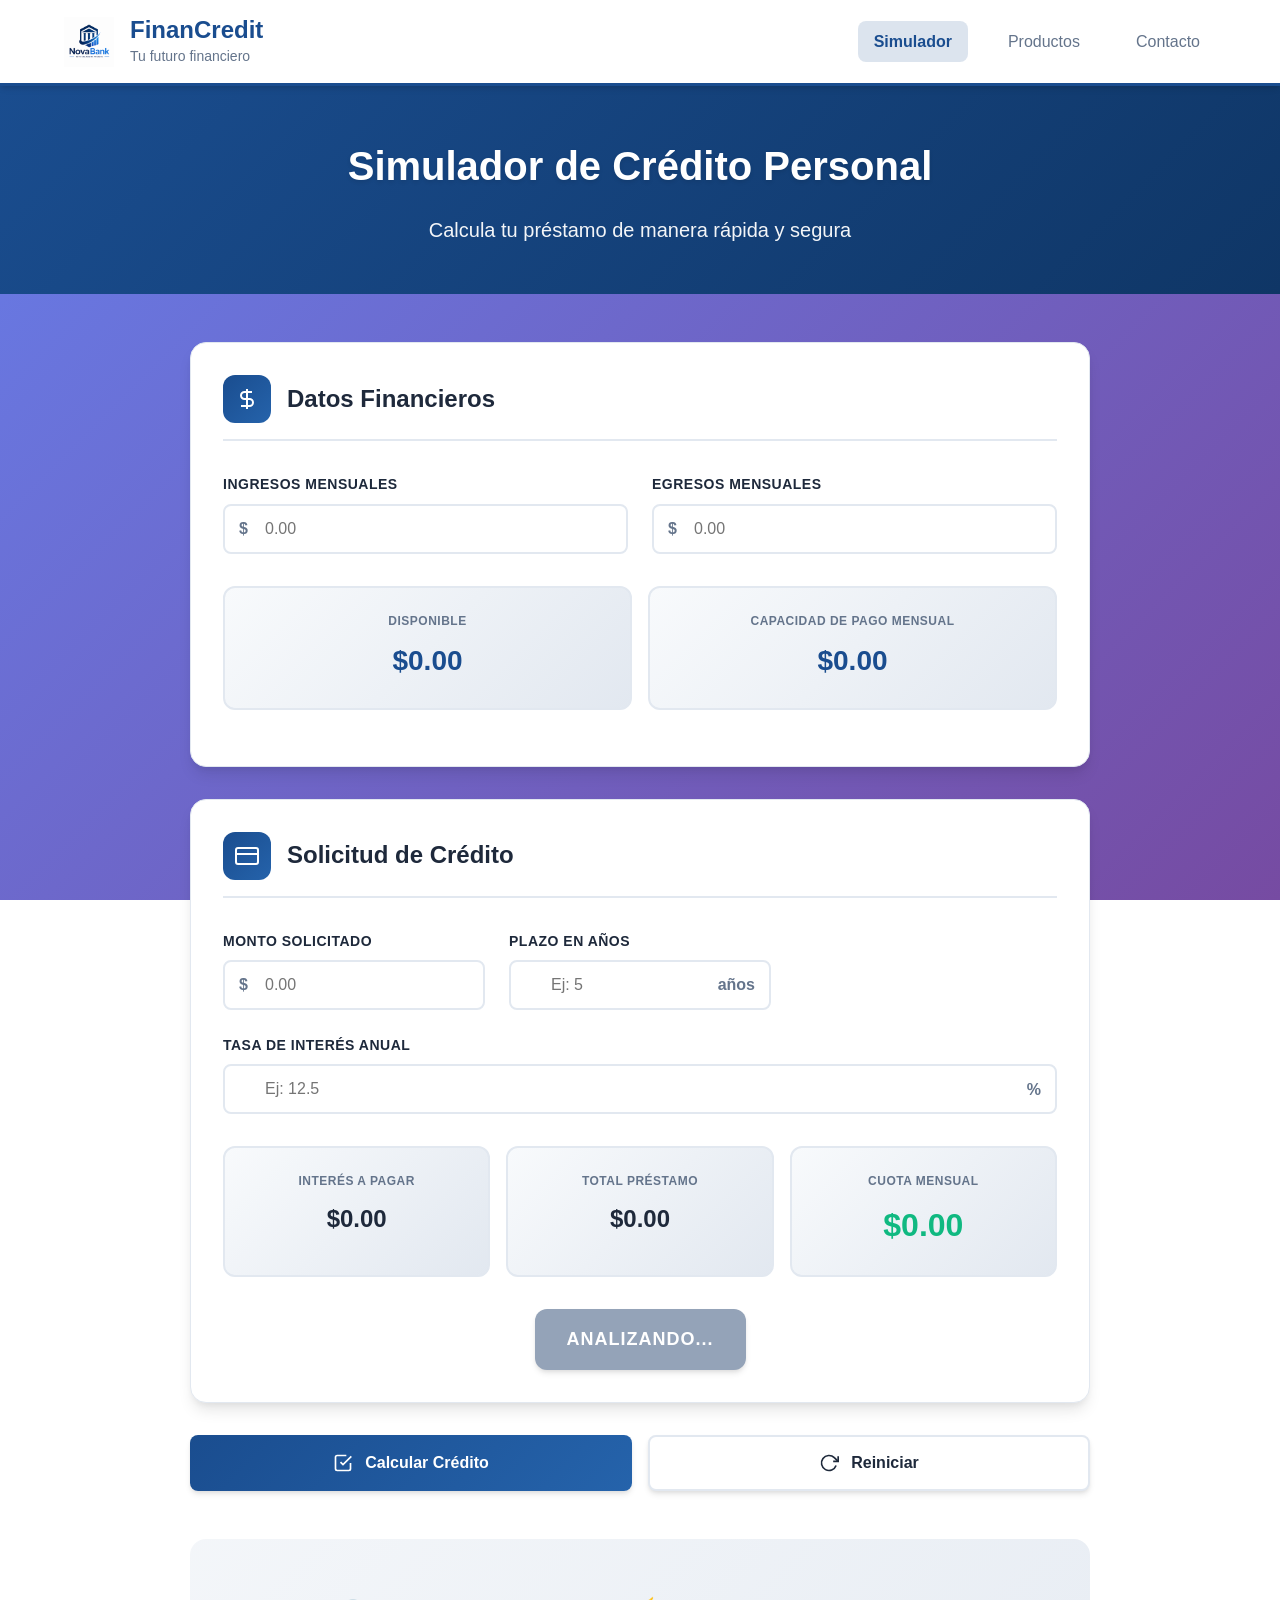
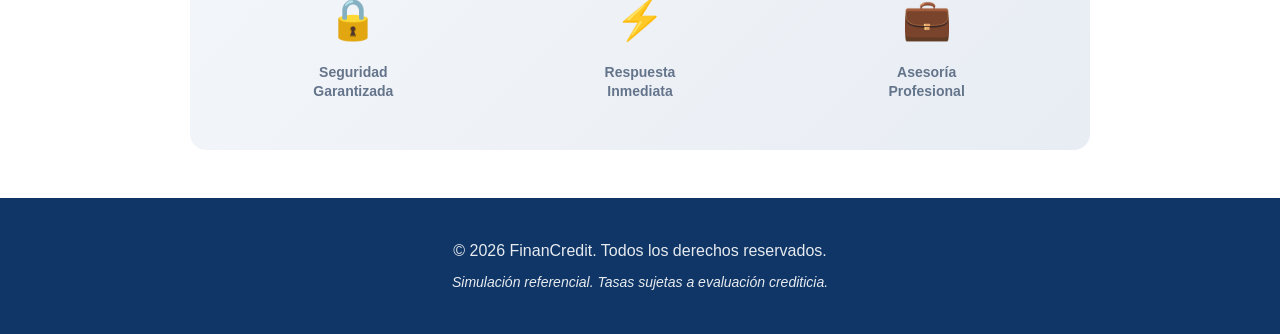
==== index.html @ 584a6ce3 "cambio de nombre HTML" ====
<!DOCTYPE html>
<html lang="es">
<head>
    <meta charset="UTF-8">
    <meta name="viewport" content="width=device-width, initial-scale=1.0">
    <title>FinanCredit - Simulador de Crédito</title>
    <link rel="stylesheet" href="simulador.css">
    <script src="simulador.js"></script>
</head>
<body>
    <!-- Header -->
    <header class="header">
        <div class="header-container">
            <div class="logo-section">
                <img src="logo.png" alt="FinanCredit Logo" class="logo">
                <div class="brand-info">
                    <h1 class="brand-name">FinanCredit</h1>
                    <p class="brand-tagline">Tu futuro financiero</p>
                </div>
            </div>
            <nav class="nav-menu">
                <a href="#" class="nav-link active">Simulador</a>
                <a href="#" class="nav-link">Productos</a>
                <a href="#" class="nav-link">Contacto</a>
            </nav>
        </div>
    </header>

    <!-- Hero Section -->
    <section class="hero-section">
        <div class="hero-content">
            <h2 class="hero-title">Simulador de Crédito Personal</h2>
            <p class="hero-subtitle">Calcula tu préstamo de manera rápida y segura</p>
        </div>
    </section>

    <!-- Main Container -->
    <div class="main-wrapper">
        <div class="container">
            <!-- Financial Data Section -->
            <div class="section-card">
                <div class="section-header">
                    <div class="section-icon">
                        <svg width="24" height="24" viewBox="0 0 24 24" fill="none" stroke="currentColor" stroke-width="2">
                            <path d="M12 2v20M17 5H9.5a3.5 3.5 0 0 0 0 7h5a3.5 3.5 0 0 1 0 7H6"/>
                        </svg>
                    </div>
                    <h2 class="section-title">Datos Financieros</h2>
                </div>

                <div class="form-grid">
                    <div class="form-group">
                        <label for="txtIngresos" class="form-label">Ingresos Mensuales</label>
                        <div class="input-wrapper">
                            <span class="input-prefix">$</span>
                            <input type="text" id="txtIngresos" class="form-input" placeholder="0.00">
                        </div>
                    </div>

                    <div class="form-group">
                        <label for="txtEgresos" class="form-label">Egresos Mensuales</label>
                        <div class="input-wrapper">
                            <span class="input-prefix">$</span>
                            <input type="text" id="txtEgresos" class="form-input" placeholder="0.00">
                        </div>
                    </div>
                </div>

                <div class="results-grid">
                    <div class="result-item">
                        <p class="result-label">Disponible</p>
                        <p class="result-value">$<span id="spnDisponible">0.00</span></p>
                    </div>
                    <div class="result-item">
                        <p class="result-label">Capacidad de pago mensual</p>
                        <p class="result-value">$<span id="spnCapacidadPago">0.00</span></p>
                    </div>
                </div>
            </div>

            <!-- Credit Request Section -->
            <div class="section-card">
                <div class="section-header">
                    <div class="section-icon">
                        <svg width="24" height="24" viewBox="0 0 24 24" fill="none" stroke="currentColor" stroke-width="2">
                            <rect x="1" y="4" width="22" height="16" rx="2" ry="2"/>
                            <line x1="1" y1="10" x2="23" y2="10"/>
                        </svg>
                    </div>
                    <h2 class="section-title">Solicitud de Crédito</h2>
                </div>

                <div class="form-grid">
                    <div class="form-group">
                        <label for="txtMonto" class="form-label">Monto Solicitado</label>
                        <div class="input-wrapper">
                            <span class="input-prefix">$</span>
                            <input type="text" id="txtMonto" class="form-input" placeholder="0.00">
                        </div>
                    </div>

                    <div class="form-group">
                        <label for="txtPlazo" class="form-label">Plazo en años</label>
                        <div class="input-wrapper">
                            <input type="text" id="txtPlazo" class="form-input" placeholder="Ej: 5">
                            <span class="input-suffix">años</span>
                        </div>
                    </div>

                    <div class="form-group full-width">
                        <label for="txtTasaInteres" class="form-label">Tasa de Interés Anual</label>
                        <div class="input-wrapper">
                            <input type="text" id="txtTasaInteres" class="form-input" placeholder="Ej: 12.5">
                            <span class="input-suffix">%</span>
                        </div>
                    </div>
                </div>

                <div class="results-grid triple">
                    <div class="result-item">
                        <p class="result-label">Interés a pagar</p>
                        <p class="result-value secondary">$<span id="spnInteresPagar">0.00</span></p>
                    </div>
                    <div class="result-item">
                        <p class="result-label">Total préstamo</p>
                        <p class="result-value secondary">$<span id="spnTotalPrestamo">0.00</span></p>
                    </div>
                    <div class="result-item">
                        <p class="result-label">Cuota mensual</p>
                        <p class="result-value highlight">$<span id="spnCuotaMensual">0.00</span></p>
                    </div>
                </div>

                <!-- Credit Status -->
                <div class="credit-status">
                    <div class="status-badge">
                        <span id="spnEstadoCredito">ANALIZANDO...</span>
                    </div>
                </div>
            </div>

            <!-- Action Buttons -->
            <div class="buttons">
                <button onclick="calcular();" id="btnCalcularCredito" class="btn btn-primary">
                    <svg width="20" height="20" viewBox="0 0 24 24" fill="none" stroke="currentColor" stroke-width="2">
                        <polyline points="9 11 12 14 22 4"/>
                        <path d="M21 12v7a2 2 0 0 1-2 2H5a2 2 0 0 1-2-2V5a2 2 0 0 1 2-2h11"/>
                    </svg>
                    Calcular Crédito
                </button>
                <button id="btnReiniciar" class="btn btn-secondary">
                    <svg width="20" height="20" viewBox="0 0 24 24" fill="none" stroke="currentColor" stroke-width="2">
                        <polyline points="23 4 23 10 17 10"/>
                        <path d="M20.49 15a9 9 0 1 1-2.12-9.36L23 10"/>
                    </svg>
                    Reiniciar
                </button>
            </div>

            <!-- Trust Badges -->
            <div class="trust-section">
                <div class="trust-item">
                    <div class="trust-icon">🔒</div>
                    <p>Seguridad<br>Garantizada</p>
                </div>
                <div class="trust-item">
                    <div class="trust-icon">⚡</div>
                    <p>Respuesta<br>Inmediata</p>
                </div>
                <div class="trust-item">
                    <div class="trust-icon">💼</div>
                    <p>Asesoría<br>Profesional</p>
                </div>
            </div>
        </div>
    </div>

    <!-- Footer -->
    <footer class="footer">
        <div class="footer-content">
            <p>&copy; 2026 FinanCredit. Todos los derechos reservados.</p>
            <p class="footer-disclaimer">Simulación referencial. Tasas sujetas a evaluación crediticia.</p>
        </div>
    </footer>

<script src="funciones.js"></script>
</body>
</html>
---- simulador.css ----
/* ============================================
   RESET Y CONFIGURACIÓN BASE
   ============================================ */
* {
    margin: 0;
    padding: 0;
    box-sizing: border-box;
}

:root {
    /* Colores corporativos FinanCredit */
    --primary-color: #1a4d8f;
    --primary-dark: #0f3666;
    --primary-light: #2563ab;
    --secondary-color: #f59e0b;
    --accent-color: #10b981;
    --danger-color: #ef4444;
    
    /* Grises y neutros */
    --background: #f8fafc;
    --surface: #ffffff;
    --border-color: #e2e8f0;
    --text-primary: #1e293b;
    --text-secondary: #64748b;
    --text-light: #94a3b8;
    
    /* Sombras */
    --shadow-sm: 0 1px 2px 0 rgba(0, 0, 0, 0.05);
    --shadow-md: 0 4px 6px -1px rgba(0, 0, 0, 0.1), 0 2px 4px -1px rgba(0, 0, 0, 0.06);
    --shadow-lg: 0 10px 15px -3px rgba(0, 0, 0, 0.1), 0 4px 6px -2px rgba(0, 0, 0, 0.05);
    --shadow-xl: 0 20px 25px -5px rgba(0, 0, 0, 0.1), 0 10px 10px -5px rgba(0, 0, 0, 0.04);
    
    /* Espaciado */
    --spacing-xs: 0.5rem;
    --spacing-sm: 0.75rem;
    --spacing-md: 1rem;
    --spacing-lg: 1.5rem;
    --spacing-xl: 2rem;
    --spacing-2xl: 3rem;
    
    /* Bordes */
    --radius-sm: 0.375rem;
    --radius-md: 0.5rem;
    --radius-lg: 0.75rem;
    --radius-xl: 1rem;
}

body {
    font-family: -apple-system, BlinkMacSystemFont, 'Segoe UI', 'Roboto', 'Oxygen', 'Ubuntu', 'Cantarell', sans-serif;
    background: linear-gradient(135deg, #667eea 0%, #764ba2 100%);
    background-attachment: fixed;
    color: var(--text-primary);
    line-height: 1.6;
    min-height: 100vh;
    display: flex;
    flex-direction: column;
}

/* ============================================
   HEADER
   ============================================ */
.header {
    background: var(--surface);
    box-shadow: var(--shadow-md);
    position: sticky;
    top: 0;
    z-index: 100;
    border-bottom: 3px solid var(--primary-color);
}

.header-container {
    max-width: 1200px;
    margin: 0 auto;
    padding: var(--spacing-md) var(--spacing-lg);
    display: flex;
    justify-content: space-between;
    align-items: center;
}

.logo-section {
    display: flex;
    align-items: center;
    gap: var(--spacing-md);
}

.logo {
    width: 50px;
    height: 50px;
    object-fit: contain;
}

.brand-info {
    display: flex;
    flex-direction: column;
}

.brand-name {
    font-size: 1.5rem;
    font-weight: 700;
    color: var(--primary-color);
    line-height: 1.2;
}

.brand-tagline {
    font-size: 0.875rem;
    color: var(--text-secondary);
    font-weight: 500;
}

.nav-menu {
    display: flex;
    gap: var(--spacing-lg);
}

.nav-link {
    text-decoration: none;
    color: var(--text-secondary);
    font-weight: 500;
    padding: var(--spacing-xs) var(--spacing-md);
    border-radius: var(--radius-md);
    transition: all 0.3s ease;
}

.nav-link:hover {
    color: var(--primary-color);
    background-color: rgba(26, 77, 143, 0.1);
}

.nav-link.active {
    color: var(--primary-color);
    background-color: rgba(26, 77, 143, 0.15);
    font-weight: 600;
}

/* ============================================
   HERO SECTION
   ============================================ */
.hero-section {
    background: linear-gradient(135deg, var(--primary-color) 0%, var(--primary-dark) 100%);
    color: white;
    padding: var(--spacing-2xl) var(--spacing-lg);
    text-align: center;
}

.hero-content {
    max-width: 800px;
    margin: 0 auto;
}

.hero-title {
    font-size: 2.5rem;
    font-weight: 700;
    margin-bottom: var(--spacing-md);
    text-shadow: 0 2px 4px rgba(0, 0, 0, 0.1);
}

.hero-subtitle {
    font-size: 1.25rem;
    opacity: 0.95;
    font-weight: 300;
}

/* ============================================
   MAIN WRAPPER
   ============================================ */
.main-wrapper {
    flex: 1;
    padding: var(--spacing-2xl) var(--spacing-lg);
}

.container {
    max-width: 900px;
    margin: 0 auto;
}

/* ============================================
   SECTION CARDS
   ============================================ */
.section-card {
    background: var(--surface);
    border-radius: var(--radius-xl);
    padding: var(--spacing-xl);
    margin-bottom: var(--spacing-xl);
    box-shadow: var(--shadow-lg);
    border: 1px solid var(--border-color);
    transition: transform 0.3s ease, box-shadow 0.3s ease;
}

.section-card:hover {
    transform: translateY(-2px);
    box-shadow: var(--shadow-xl);
}

.section-header {
    display: flex;
    align-items: center;
    gap: var(--spacing-md);
    margin-bottom: var(--spacing-xl);
    padding-bottom: var(--spacing-md);
    border-bottom: 2px solid var(--border-color);
}

.section-icon {
    width: 48px;
    height: 48px;
    background: linear-gradient(135deg, var(--primary-color), var(--primary-light));
    border-radius: var(--radius-lg);
    display: flex;
    align-items: center;
    justify-content: center;
    color: white;
}

.section-title {
    font-size: 1.5rem;
    font-weight: 600;
    color: var(--text-primary);
}

/* ============================================
   FORMULARIOS
   ============================================ */
.form-grid {
    display: grid;
    grid-template-columns: repeat(auto-fit, minmax(250px, 1fr));
    gap: var(--spacing-lg);
    margin-bottom: var(--spacing-xl);
}

.form-group {
    display: flex;
    flex-direction: column;
}

.form-group.full-width {
    grid-column: 1 / -1;
}

.form-label {
    font-size: 0.875rem;
    font-weight: 600;
    color: var(--text-primary);
    margin-bottom: var(--spacing-xs);
    text-transform: uppercase;
    letter-spacing: 0.5px;
}

.input-wrapper {
    position: relative;
    display: flex;
    align-items: center;
}

.form-input {
    width: 100%;
    padding: 0.875rem var(--spacing-md);
    border: 2px solid var(--border-color);
    border-radius: var(--radius-md);
    font-size: 1rem;
    font-weight: 500;
    color: var(--text-primary);
    background: var(--surface);
    transition: all 0.3s ease;
}

.form-input:focus {
    outline: none;
    border-color: var(--primary-color);
    box-shadow: 0 0 0 3px rgba(26, 77, 143, 0.1);
}

.input-prefix,
.input-suffix {
    position: absolute;
    font-weight: 600;
    color: var(--text-secondary);
    pointer-events: none;
}

.input-prefix {
    left: var(--spacing-md);
}

.input-suffix {
    right: var(--spacing-md);
}

.input-wrapper .form-input {
    padding-left: 2.5rem;
}

.input-wrapper:has(.input-suffix) .form-input {
    padding-right: 4rem;
}

/* ============================================
   RESULTADOS
   ============================================ */
.results-grid {
    display: grid;
    grid-template-columns: repeat(auto-fit, minmax(200px, 1fr));
    gap: var(--spacing-md);
    margin-bottom: var(--spacing-lg);
}

.results-grid.triple {
    grid-template-columns: repeat(auto-fit, minmax(180px, 1fr));
}

.result-item {
    background: linear-gradient(135deg, #f8fafc 0%, #e2e8f0 100%);
    padding: var(--spacing-lg);
    border-radius: var(--radius-lg);
    border: 2px solid var(--border-color);
    text-align: center;
}

.result-label {
    font-size: 0.75rem;
    font-weight: 600;
    color: var(--text-secondary);
    text-transform: uppercase;
    letter-spacing: 0.5px;
    margin-bottom: var(--spacing-xs);
}

.result-value {
    font-size: 1.75rem;
    font-weight: 700;
    color: var(--primary-color);
    margin: 0;
}

.result-value.secondary {
    color: var(--text-primary);
    font-size: 1.5rem;
}

.result-value.highlight {
    color: var(--accent-color);
    font-size: 2rem;
}

/* ============================================
   ESTADO DEL CRÉDITO
   ============================================ */
.credit-status {
    margin-top: var(--spacing-xl);
    text-align: center;
}

.status-badge {
    display: inline-block;
    padding: var(--spacing-md) var(--spacing-xl);
    border-radius: var(--radius-lg);
    font-weight: 700;
    font-size: 1.125rem;
    letter-spacing: 1px;
    text-transform: uppercase;
    background: var(--text-light);
    color: white;
    box-shadow: var(--shadow-md);
}

#spnEstadoCredito {
    font-weight: 700;
}

/* Estilos dinámicos según el estado */
.status-badge:has(#spnEstadoCredito:not(:empty)) {
    animation: pulse 2s ease-in-out infinite;
}

@keyframes pulse {
    0%, 100% {
        opacity: 1;
    }
    50% {
        opacity: 0.8;
    }
}

/* ============================================
   BOTONES
   ============================================ */
.buttons {
    display: grid;
    grid-template-columns: repeat(auto-fit, minmax(200px, 1fr));
    gap: var(--spacing-md);
    margin-top: var(--spacing-xl);
}

.btn {
    padding: var(--spacing-md) var(--spacing-xl);
    border: none;
    border-radius: var(--radius-md);
    font-size: 1rem;
    font-weight: 600;
    cursor: pointer;
    transition: all 0.3s ease;
    display: flex;
    align-items: center;
    justify-content: center;
    gap: var(--spacing-sm);
    box-shadow: var(--shadow-md);
}

.btn svg {
    width: 20px;
    height: 20px;
}

.btn-primary {
    background: linear-gradient(135deg, var(--primary-color), var(--primary-light));
    color: white;
}

.btn-primary:hover {
    background: linear-gradient(135deg, var(--primary-dark), var(--primary-color));
    transform: translateY(-2px);
    box-shadow: var(--shadow-lg);
}

.btn-primary:active {
    transform: translateY(0);
}

.btn-secondary {
    background: var(--surface);
    color: var(--text-primary);
    border: 2px solid var(--border-color);
}

.btn-secondary:hover {
    background: var(--border-color);
    border-color: var(--text-secondary);
    transform: translateY(-2px);
    box-shadow: var(--shadow-lg);
}

.btn-secondary:active {
    transform: translateY(0);
}

/* ============================================
   TRUST SECTION
   ============================================ */
.trust-section {
    display: grid;
    grid-template-columns: repeat(auto-fit, minmax(150px, 1fr));
    gap: var(--spacing-lg);
    margin-top: var(--spacing-2xl);
    padding: var(--spacing-xl);
    background: linear-gradient(135deg, rgba(26, 77, 143, 0.05), rgba(26, 77, 143, 0.1));
    border-radius: var(--radius-xl);
}

.trust-item {
    text-align: center;
    padding: var(--spacing-md);
}

.trust-icon {
    font-size: 2.5rem;
    margin-bottom: var(--spacing-sm);
}

.trust-item p {
    font-size: 0.875rem;
    font-weight: 600;
    color: var(--text-secondary);
    line-height: 1.4;
}

/* ============================================
   FOOTER
   ============================================ */
.footer {
    background: var(--primary-dark);
    color: white;
    padding: var(--spacing-xl) var(--spacing-lg);
    text-align: center;
    margin-top: auto;
}

.footer-content {
    max-width: 1200px;
    margin: 0 auto;
}

.footer-content p {
    margin: var(--spacing-xs) 0;
    opacity: 0.9;
}

.footer-disclaimer {
    font-size: 0.875rem;
    opacity: 0.7;
    font-style: italic;
}

/* ============================================
   RESPONSIVE DESIGN
   ============================================ */

/* Tablets (768px y menores) */
@media (max-width: 768px) {
    .header-container {
        flex-direction: column;
        gap: var(--spacing-md);
        text-align: center;
    }
    
    .nav-menu {
        flex-wrap: wrap;
        justify-content: center;
    }
    
    .hero-title {
        font-size: 2rem;
    }
    
    .hero-subtitle {
        font-size: 1rem;
    }
    
    .section-card {
        padding: var(--spacing-lg);
    }
    
    .form-grid {
        grid-template-columns: 1fr;
    }
    
    .results-grid,
    .results-grid.triple {
        grid-template-columns: 1fr;
    }
    
    .buttons {
        grid-template-columns: 1fr;
    }
    
    .trust-section {
        grid-template-columns: 1fr;
    }
}

/* Móviles (480px y menores) */
@media (max-width: 480px) {
    :root {
        --spacing-lg: 1rem;
        --spacing-xl: 1.5rem;
        --spacing-2xl: 2rem;
    }
    
    .header-container {
        padding: var(--spacing-sm) var(--spacing-md);
    }
    
    .logo {
        width: 40px;
        height: 40px;
    }
    
    .brand-name {
        font-size: 1.25rem;
    }
    
    .brand-tagline {
        font-size: 0.75rem;
    }
    
    .nav-menu {
        gap: var(--spacing-sm);
    }
    
    .nav-link {
        font-size: 0.875rem;
        padding: var(--spacing-xs) var(--spacing-sm);
    }
    
    .hero-section {
        padding: var(--spacing-xl) var(--spacing-md);
    }
    
    .hero-title {
        font-size: 1.5rem;
    }
    
    .hero-subtitle {
        font-size: 0.875rem;
    }
    
    .main-wrapper {
        padding: var(--spacing-lg) var(--spacing-sm);
    }
    
    .section-card {
        padding: var(--spacing-md);
        margin-bottom: var(--spacing-lg);
    }
    
    .section-icon {
        width: 40px;
        height: 40px;
    }
    
    .section-title {
        font-size: 1.25rem;
    }
    
    .form-input {
        padding: 0.75rem var(--spacing-sm);
        font-size: 0.875rem;
    }
    
    .result-value {
        font-size: 1.5rem;
    }
    
    .result-value.secondary {
        font-size: 1.25rem;
    }
    
    .result-value.highlight {
        font-size: 1.75rem;
    }
    
    .status-badge {
        padding: var(--spacing-sm) var(--spacing-lg);
        font-size: 1rem;
    }
    
    .btn {
        padding: var(--spacing-sm) var(--spacing-md);
        font-size: 0.875rem;
    }
    
    .trust-icon {
        font-size: 2rem;
    }
    
    .trust-item p {
        font-size: 0.75rem;
    }
}

/* Pantallas muy pequeñas (320px y menores) */
@media (max-width: 320px) {
    .logo-section {
        gap: var(--spacing-sm);
    }
    
    .brand-name {
        font-size: 1.125rem;
    }
    
    .hero-title {
        font-size: 1.25rem;
    }
    
    .section-header {
        flex-direction: column;
        text-align: center;
    }
}
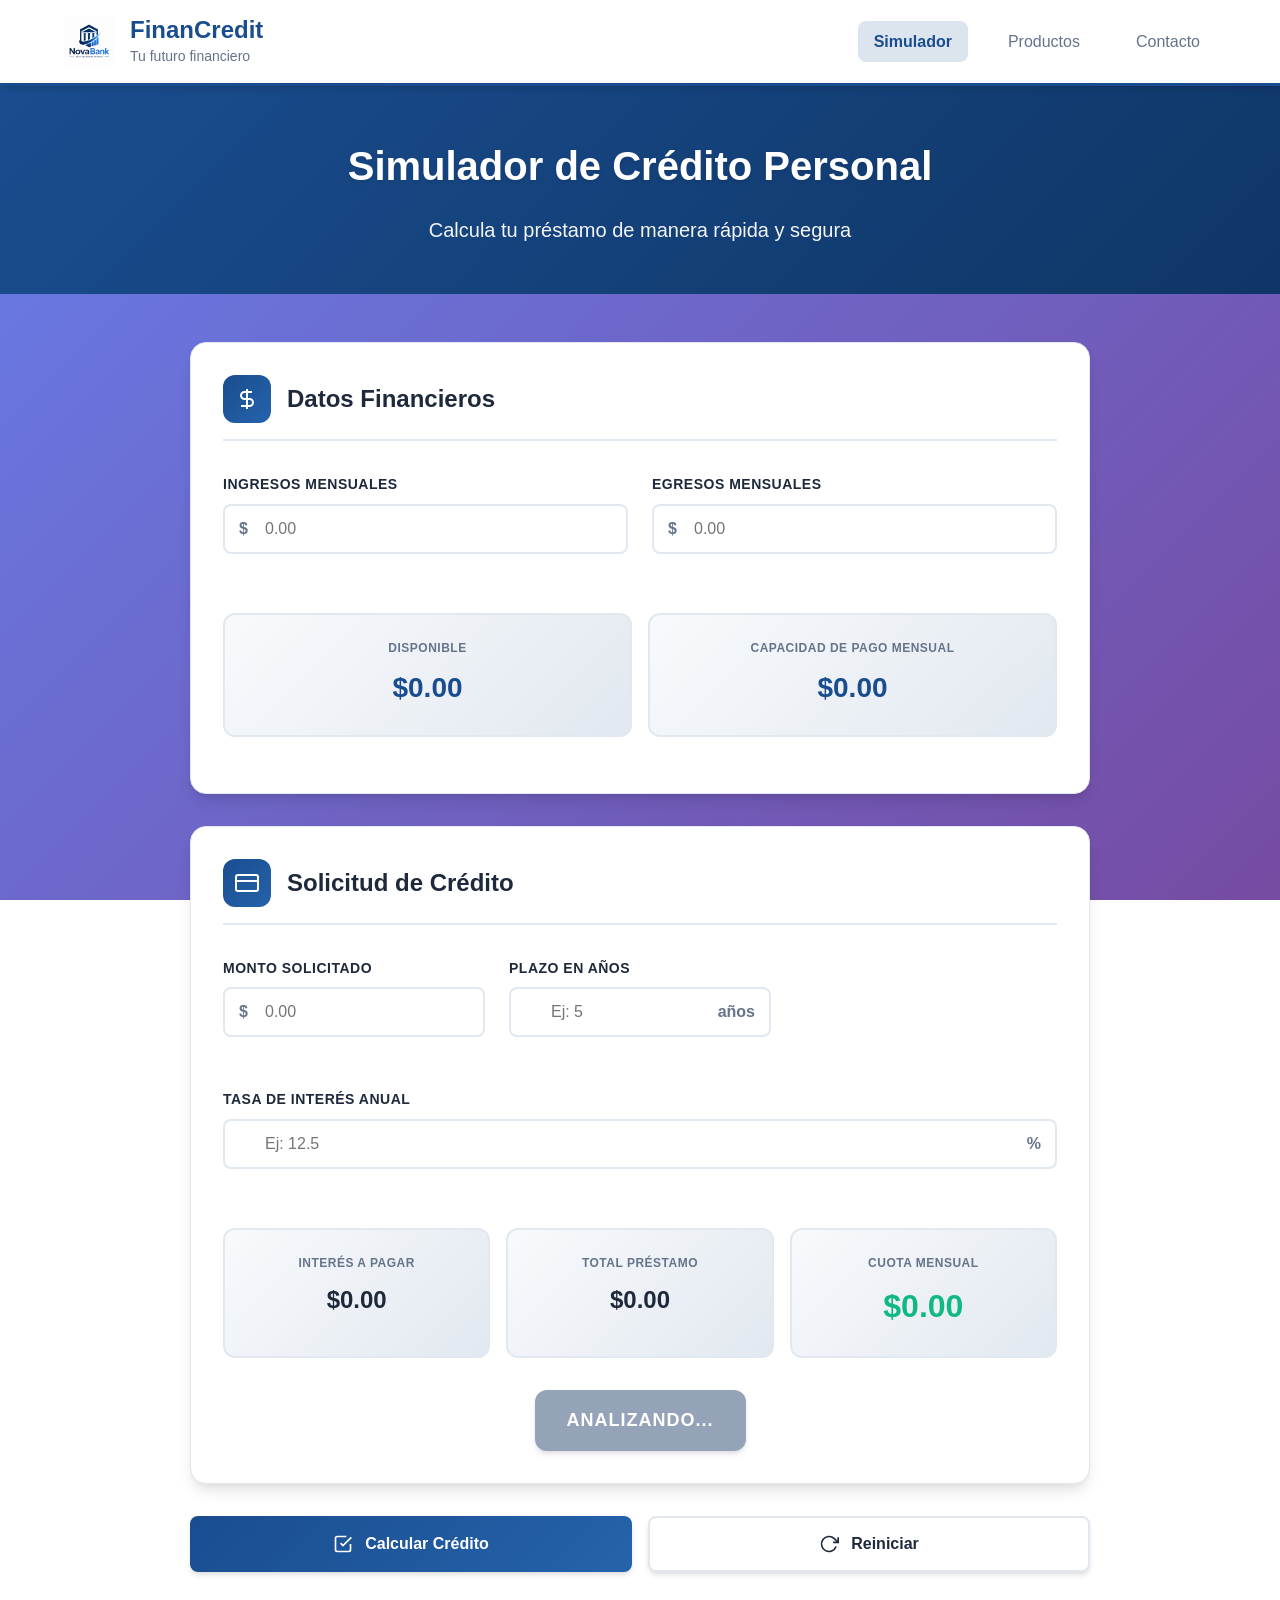
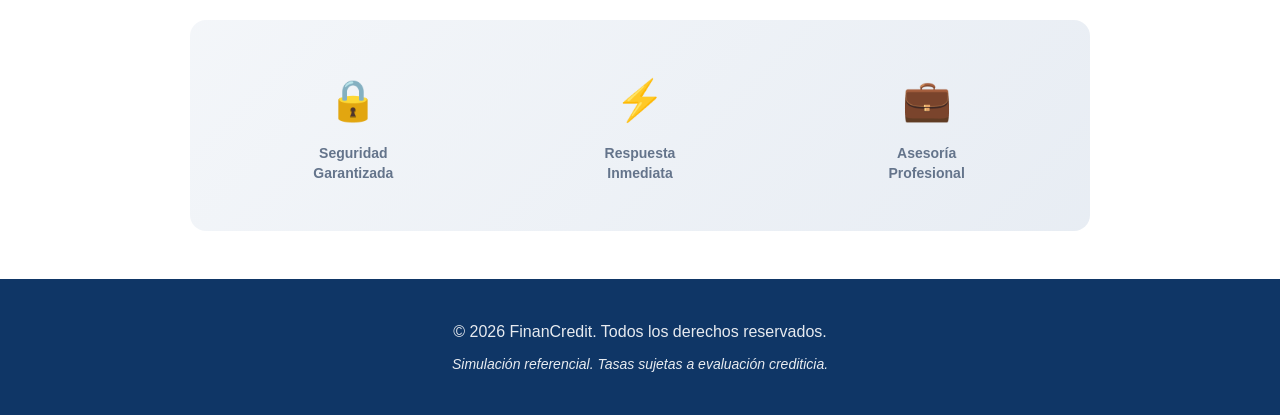
==== commit 6c41a1ce: "agregar validaciones completas al formulario del simulador" ====
--- a/index.html
+++ b/index.html
@@ -55,6 +55,7 @@
                             <span class="input-prefix">$</span>
                             <input type="text" id="txtIngresos" class="form-input" placeholder="0.00">
                         </div>
+                        <span class="error-message" id="errorIngresos"></span>
                     </div>
 
                     <div class="form-group">
@@ -63,6 +64,7 @@
                             <span class="input-prefix">$</span>
                             <input type="text" id="txtEgresos" class="form-input" placeholder="0.00">
                         </div>
+                        <span class="error-message" id="errorEgresos"></span>
                     </div>
                 </div>
 
@@ -97,6 +99,7 @@
                             <span class="input-prefix">$</span>
                             <input type="text" id="txtMonto" class="form-input" placeholder="0.00">
                         </div>
+                        <span class="error-message" id="errorMonto"></span>
                     </div>
 
                     <div class="form-group">
@@ -105,6 +108,7 @@
                             <input type="text" id="txtPlazo" class="form-input" placeholder="Ej: 5">
                             <span class="input-suffix">años</span>
                         </div>
+                        <span class="error-message" id="errorPlazo"></span>
                     </div>
 
                     <div class="form-group full-width">
@@ -113,6 +117,7 @@
                             <input type="text" id="txtTasaInteres" class="form-input" placeholder="Ej: 12.5">
                             <span class="input-suffix">%</span>
                         </div>
+                        <span class="error-message" id="errorTasaInteres"></span>
                     </div>
                 </div>
 
@@ -183,6 +188,7 @@
         </div>
     </footer>
 
+<script src="validaciones.js"></script>
 <script src="funciones.js"></script>
 </body>
 </html>
--- a/simulador.css
+++ b/simulador.css
@@ -500,6 +500,29 @@
 }
 
 /* ============================================
+   MENSAJES DE ERROR (VALIDACIONES)
+   ============================================ */
+.error-message {
+    display: block;
+    color: var(--danger-color);
+    font-size: 0.813rem;
+    font-style: italic;
+    margin-top: var(--spacing-xs);
+    min-height: 1.2rem;
+    font-weight: 500;
+}
+
+.form-input.input-error {
+    border-color: var(--danger-color);
+    background-color: rgba(239, 68, 68, 0.05);
+}
+
+.form-input.input-error:focus {
+    border-color: var(--danger-color);
+    box-shadow: 0 0 0 3px rgba(239, 68, 68, 0.1);
+}
+
+/* ============================================
    RESPONSIVE DESIGN
    ============================================ */
 
